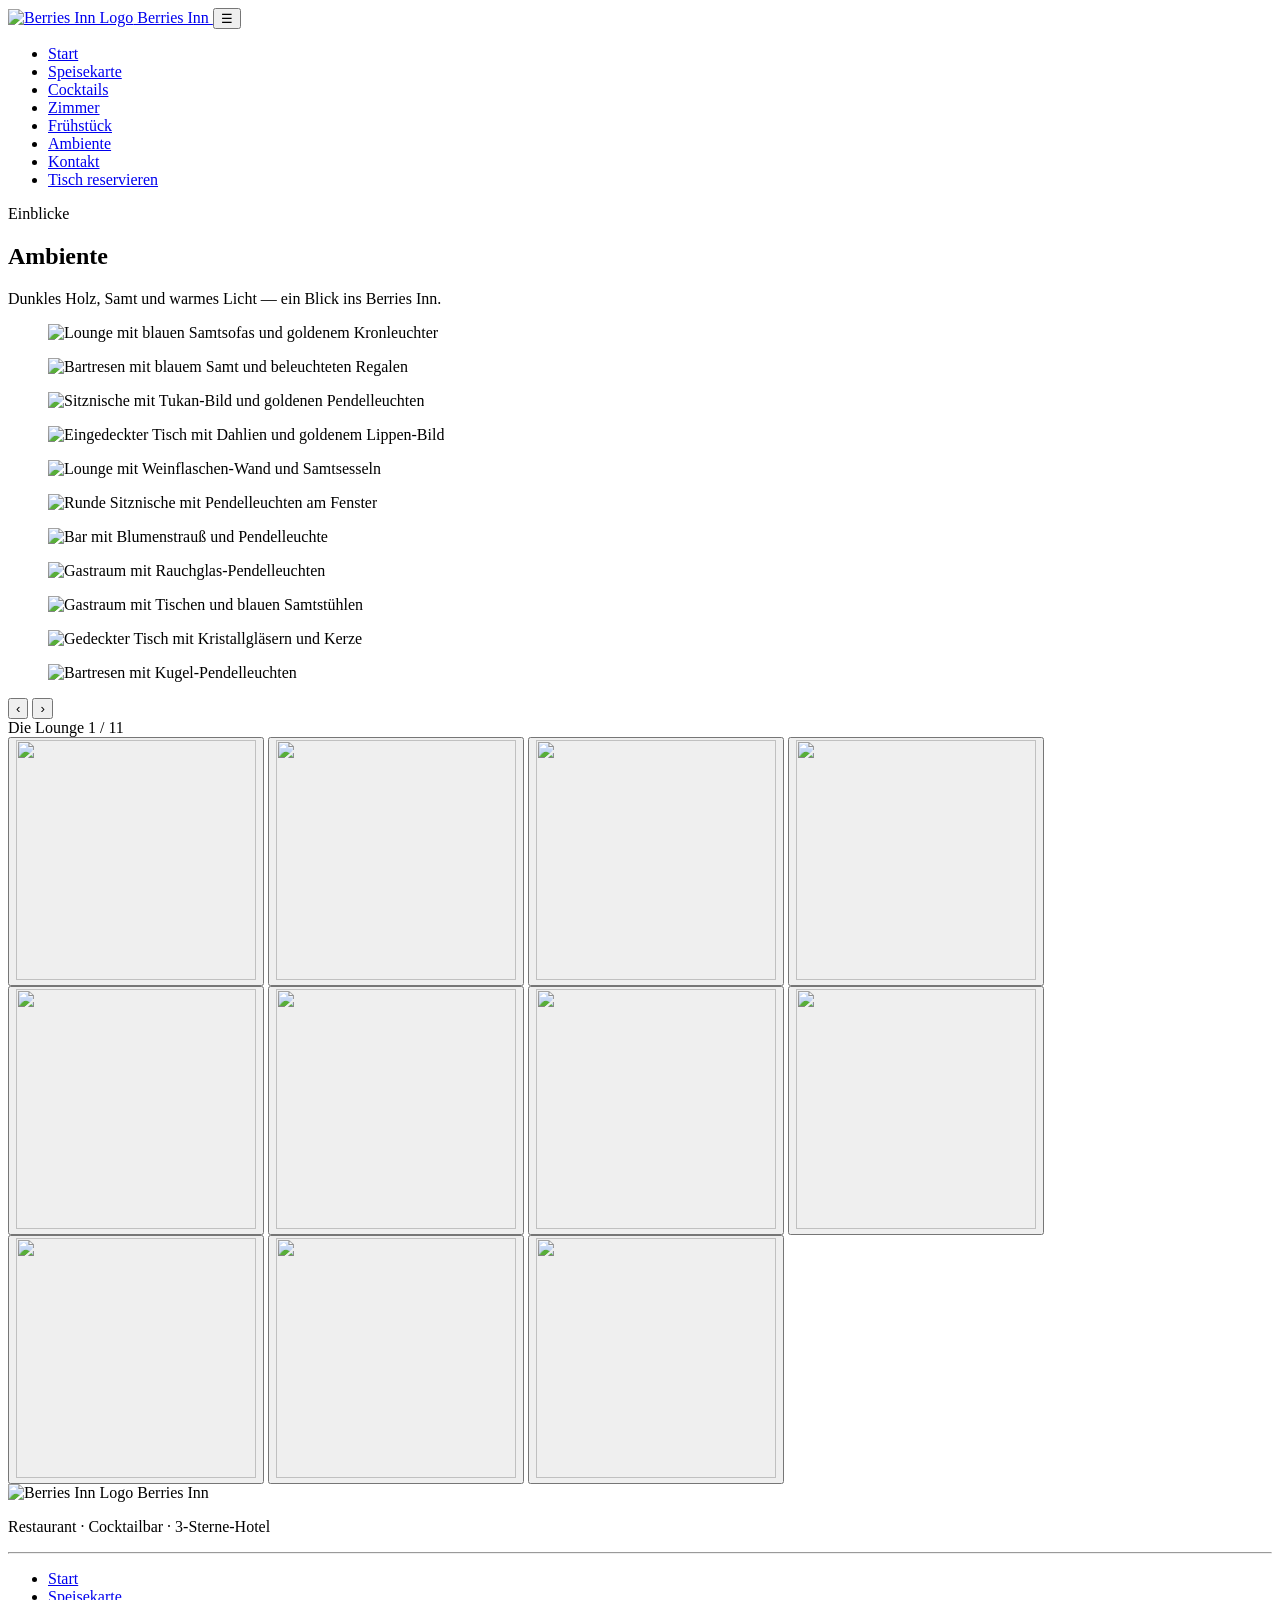
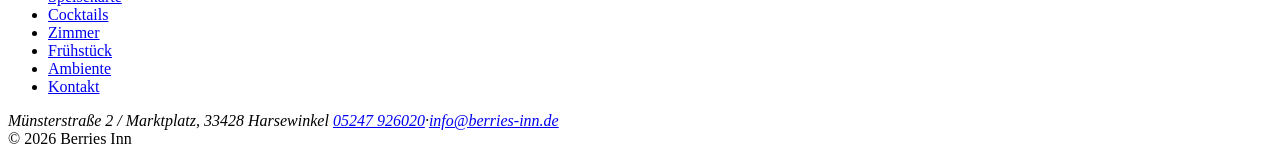
==== ambiente.html @ bf156d4f "Add files via upload" ====
<!DOCTYPE html>
<html lang="de">
<head>
<meta charset="UTF-8">
<meta name="viewport" content="width=device-width, initial-scale=1.0">
<title>Ambiente — Berries Inn Harsewinkel</title>
<meta name="description" content="Ambiente im Berries Inn in Harsewinkel: Bar, Lounge und Gastraum mit dunklem Holz, Samt und warmem Licht.">
<link rel="icon" href="assets/img/logo.png">
<link rel="stylesheet" href="assets/style.css">
</head>
<body>

<header class="site-header scrolled">
  <nav class="nav">
    <a href="index.html" class="nav-brand">
      <img src="assets/img/logo.png" alt="Berries Inn Logo">
      Berries Inn
    </a>
    <button class="nav-toggle" aria-label="Menü öffnen" aria-expanded="false">&#9776;</button>
    <ul class="nav-links">
      <li><a href="index.html">Start</a></li>
      <li><a href="speisekarte.html">Speisekarte</a></li>
      <li><a href="cocktails.html">Cocktails</a></li>
      <li><a href="zimmer.html">Zimmer</a></li>
      <li><a href="fruehstueck.html">Frühstück</a></li>
      <li><a href="ambiente.html" class="active">Ambiente</a></li>
      <li><a href="kontakt.html">Kontakt</a></li>
      <li><a href="mailto:info@berries-inn.de?subject=Tischreservierung%20Berries%20Inn&amp;body=Guten%20Tag%2C%0A%0Aich%20m%C3%B6chte%20gerne%20einen%20Tisch%20reservieren%3A%0A%0ADatum%3A%20%0AUhrzeit%3A%20%0APersonenanzahl%3A%20%0A%0AMit%20freundlichen%20Gr%C3%BC%C3%9Fen" class="nav-cta">Tisch reservieren</a></li>
    </ul>
  </nav>
</header>

<main>
  <section class="menu-page-hero">
    <div class="wrap">
      <span class="eyebrow">Einblicke</span>
      <h1>Ambiente</h1>
      <p>Dunkles Holz, Samt und warmes Licht — ein Blick ins Berries Inn.</p>
    </div>
  </section>

  <section class="section-tight">
    <div class="wrap">
      <div class="stage-wrap" role="region" aria-roledescription="Bildergalerie" aria-label="Ambiente im Berries Inn">
        <div class="stage">
        <figure class="stage-slide active" data-title="Die Lounge">
          <div class="stage-bg" style="background-image:url('assets/img/thumbs/sq-lounge-sofa.jpg');"></div>
          <img src="assets/img/lounge-sofa.jpg" alt="Lounge mit blauen Samtsofas und goldenem Kronleuchter">
        </figure>
        <figure class="stage-slide" data-title="Die Bar">
          <div class="stage-bg" style="background-image:url('assets/img/thumbs/sq-bar-front.jpg');"></div>
          <img data-src="assets/img/bar-front.jpg" alt="Bartresen mit blauem Samt und beleuchteten Regalen">
        </figure>
        <figure class="stage-slide" data-title="Sitznische">
          <div class="stage-bg" style="background-image:url('assets/img/thumbs/sq-nook-toucan.jpg');"></div>
          <img data-src="assets/img/nook-toucan.jpg" alt="Sitznische mit Tukan-Bild und goldenen Pendelleuchten">
        </figure>
        <figure class="stage-slide" data-title="Gedeckte Tische">
          <div class="stage-bg" style="background-image:url('assets/img/thumbs/sq-table-setting-1.jpg');"></div>
          <img data-src="assets/img/table-setting-1.jpg" alt="Eingedeckter Tisch mit Dahlien und goldenem Lippen-Bild">
        </figure>
        <figure class="stage-slide" data-title="Lounge mit Weinwand">
          <div class="stage-bg" style="background-image:url('assets/img/thumbs/sq-lounge-wine.jpg');"></div>
          <img data-src="assets/img/lounge-wine.jpg" alt="Lounge mit Weinflaschen-Wand und Samtsesseln">
        </figure>
        <figure class="stage-slide" data-title="Runde Sitznische">
          <div class="stage-bg" style="background-image:url('assets/img/thumbs/sq-round-booth.jpg');"></div>
          <img data-src="assets/img/round-booth.jpg" alt="Runde Sitznische mit Pendelleuchten am Fenster">
        </figure>
        <figure class="stage-slide" data-title="Details an der Bar">
          <div class="stage-bg" style="background-image:url('assets/img/thumbs/sq-bar-flowers.jpg');"></div>
          <img data-src="assets/img/bar-flowers.jpg" alt="Bar mit Blumenstrauß und Pendelleuchte">
        </figure>
        <figure class="stage-slide" data-title="Warmes Licht">
          <div class="stage-bg" style="background-image:url('assets/img/thumbs/sq-pendants-smoke.jpg');"></div>
          <img data-src="assets/img/pendants-smoke.jpg" alt="Gastraum mit Rauchglas-Pendelleuchten">
        </figure>
        <figure class="stage-slide" data-title="Der Gastraum">
          <div class="stage-bg" style="background-image:url('assets/img/thumbs/sq-dining-room.jpg');"></div>
          <img data-src="assets/img/dining-room.jpg" alt="Gastraum mit Tischen und blauen Samtstühlen">
        </figure>
        <figure class="stage-slide" data-title="Eingedeckt für Sie">
          <div class="stage-bg" style="background-image:url('assets/img/thumbs/sq-table-setting-2.jpg');"></div>
          <img data-src="assets/img/table-setting-2.jpg" alt="Gedeckter Tisch mit Kristallgläsern und Kerze">
        </figure>
        <figure class="stage-slide" data-title="Am Tresen">
          <div class="stage-bg" style="background-image:url('assets/img/thumbs/sq-bar-side.jpg');"></div>
          <img data-src="assets/img/bar-side.jpg" alt="Bartresen mit Kugel-Pendelleuchten">
        </figure>
          <button type="button" class="stage-arrow prev" aria-label="Vorheriges Bild">&#8249;</button>
          <button type="button" class="stage-arrow next" aria-label="Nächstes Bild">&#8250;</button>
        </div>
        <div class="stage-caption" aria-live="polite">
          <span class="stage-title">Die Lounge</span>
          <span class="stage-count">1 / 11</span>
        </div>
        <div class="filmstrip">
      <button type="button" class="film-thumb active" aria-label="Bild 1: Die Lounge"><img src="assets/img/thumbs/sq-lounge-sofa.jpg" width="240" height="240" alt="" loading="lazy"></button>
      <button type="button" class="film-thumb" aria-label="Bild 2: Die Bar"><img src="assets/img/thumbs/sq-bar-front.jpg" width="240" height="240" alt="" loading="lazy"></button>
      <button type="button" class="film-thumb" aria-label="Bild 3: Sitznische"><img src="assets/img/thumbs/sq-nook-toucan.jpg" width="240" height="240" alt="" loading="lazy"></button>
      <button type="button" class="film-thumb" aria-label="Bild 4: Gedeckte Tische"><img src="assets/img/thumbs/sq-table-setting-1.jpg" width="240" height="240" alt="" loading="lazy"></button>
      <button type="button" class="film-thumb" aria-label="Bild 5: Lounge mit Weinwand"><img src="assets/img/thumbs/sq-lounge-wine.jpg" width="240" height="240" alt="" loading="lazy"></button>
      <button type="button" class="film-thumb" aria-label="Bild 6: Runde Sitznische"><img src="assets/img/thumbs/sq-round-booth.jpg" width="240" height="240" alt="" loading="lazy"></button>
      <button type="button" class="film-thumb" aria-label="Bild 7: Details an der Bar"><img src="assets/img/thumbs/sq-bar-flowers.jpg" width="240" height="240" alt="" loading="lazy"></button>
      <button type="button" class="film-thumb" aria-label="Bild 8: Warmes Licht"><img src="assets/img/thumbs/sq-pendants-smoke.jpg" width="240" height="240" alt="" loading="lazy"></button>
      <button type="button" class="film-thumb" aria-label="Bild 9: Der Gastraum"><img src="assets/img/thumbs/sq-dining-room.jpg" width="240" height="240" alt="" loading="lazy"></button>
      <button type="button" class="film-thumb" aria-label="Bild 10: Eingedeckt für Sie"><img src="assets/img/thumbs/sq-table-setting-2.jpg" width="240" height="240" alt="" loading="lazy"></button>
      <button type="button" class="film-thumb" aria-label="Bild 11: Am Tresen"><img src="assets/img/thumbs/sq-bar-side.jpg" width="240" height="240" alt="" loading="lazy"></button>
        </div>
      </div>
    </div>
  </section>
</main>

<footer class="site-footer">
  <div class="wrap">
    <div class="footer-brand">
      <img src="assets/img/logo.png" alt="Berries Inn Logo">
      <span class="name">Berries Inn</span>
    </div>
    <p class="footer-tagline"><span>Restaurant</span> &middot; <span>Cocktailbar</span> &middot; <span>3-Sterne-Hotel</span></p>
    <hr class="footer-rule">
    <ul class="footer-nav">
      <li><a href="index.html">Start</a></li>
      <li><a href="speisekarte.html">Speisekarte</a></li>
      <li><a href="cocktails.html">Cocktails</a></li>
      <li><a href="zimmer.html">Zimmer</a></li>
      <li><a href="fruehstueck.html">Frühstück</a></li>
      <li><a href="ambiente.html">Ambiente</a></li>
      <li><a href="kontakt.html">Kontakt</a></li>
    </ul>
    <address class="footer-contact">
      <span class="line">Münsterstraße 2 / Marktplatz, 33428 Harsewinkel</span>
      <span class="line contact-links"><a href="tel:+495247926020">05247 926020</a><span class="sep">&middot;</span><a href="mailto:info@berries-inn.de">info@berries-inn.de</a></span>
    </address>
    <div class="footer-bottom">&copy; 2026 Berries Inn</div>
  </div>
</footer>

<script src="assets/script.js"></script>
</body>
</html>
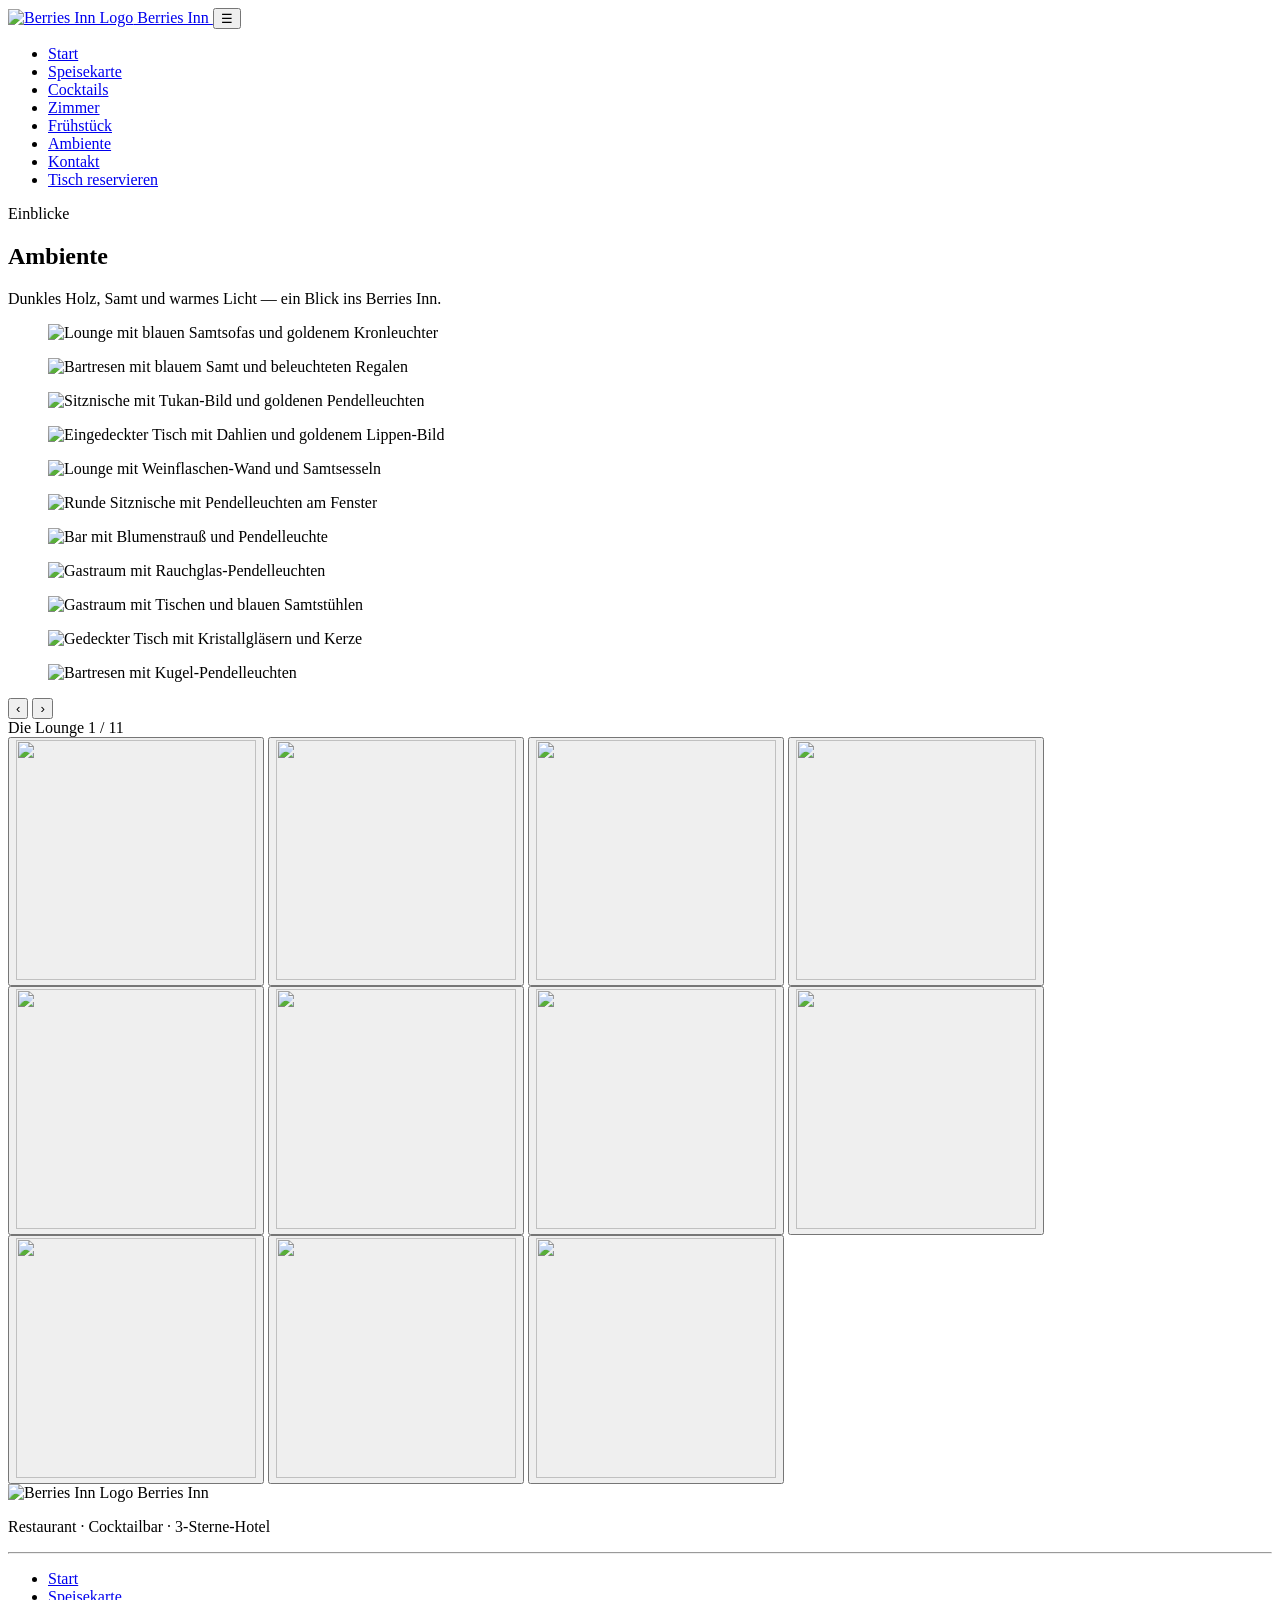
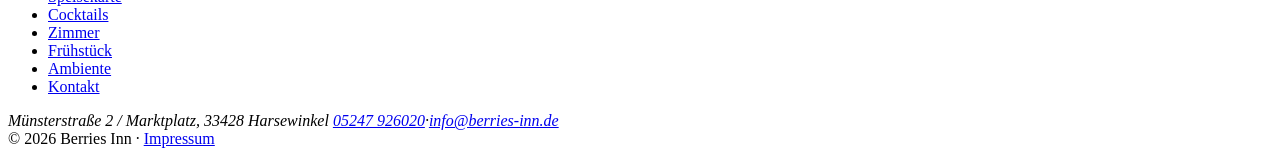
==== commit d9d84c69: "Add files via upload" ====
--- a/ambiente.html
+++ b/ambiente.html
@@ -133,7 +133,7 @@
       <span class="line">Münsterstraße 2 / Marktplatz, 33428 Harsewinkel</span>
       <span class="line contact-links"><a href="tel:+495247926020">05247 926020</a><span class="sep">&middot;</span><a href="mailto:info@berries-inn.de">info@berries-inn.de</a></span>
     </address>
-    <div class="footer-bottom">&copy; 2026 Berries Inn</div>
+    <div class="footer-bottom">&copy; 2026 Berries Inn <span class="sep">&middot;</span> <a href="impressum.html">Impressum</a></div>
   </div>
 </footer>
 
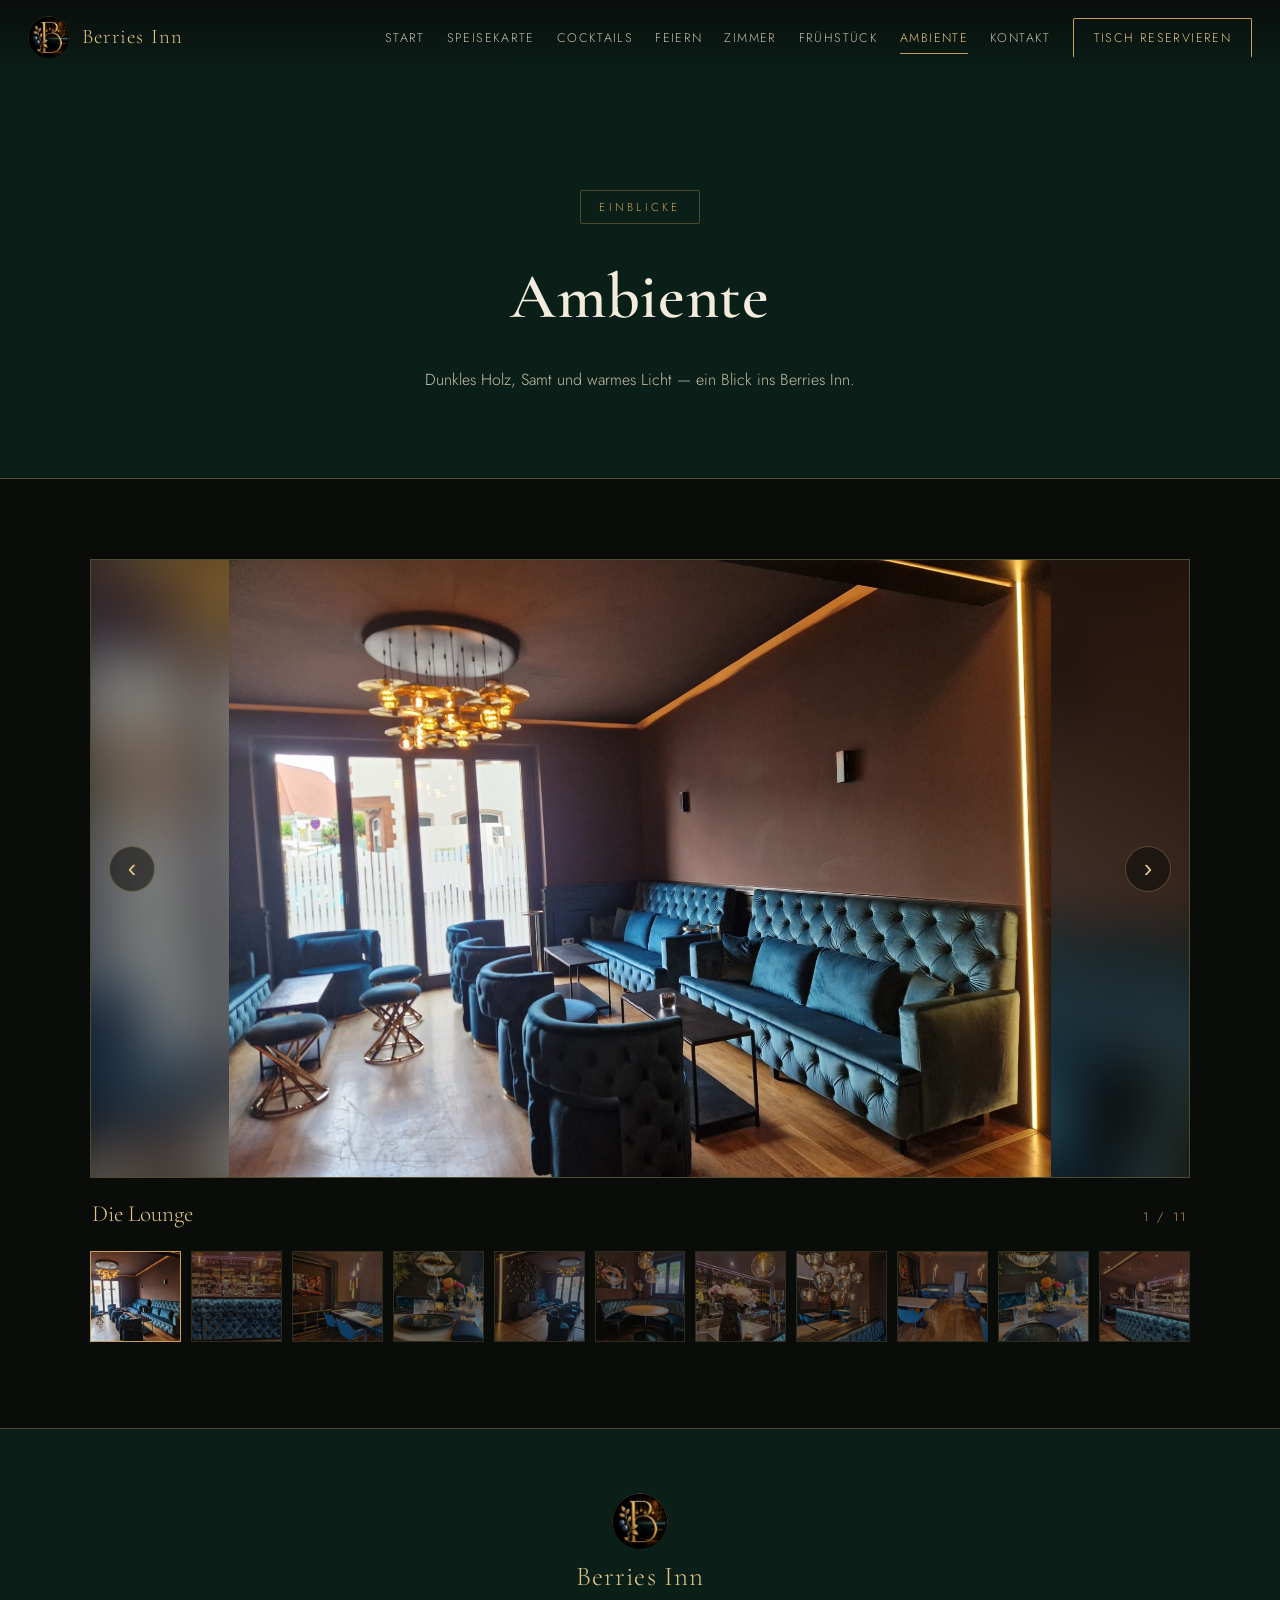
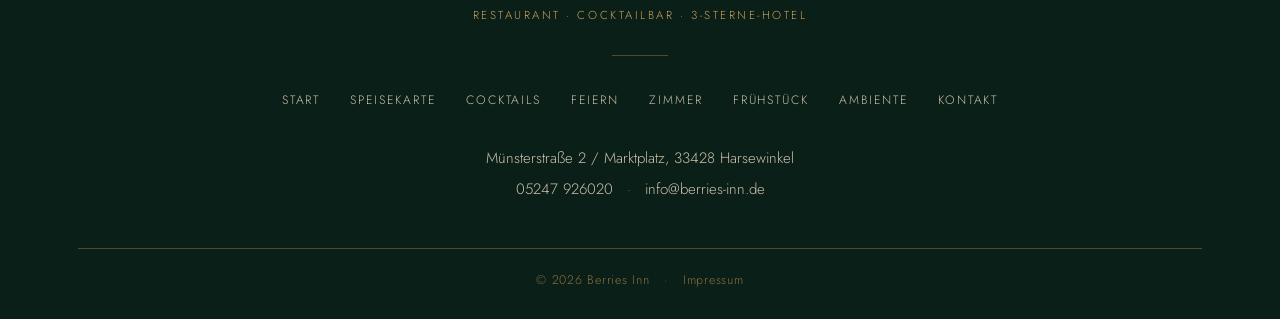
==== commit af02193a: "Add files via upload" ====
--- a/ambiente.html
+++ b/ambiente.html
@@ -21,6 +21,7 @@
       <li><a href="index.html">Start</a></li>
       <li><a href="speisekarte.html">Speisekarte</a></li>
       <li><a href="cocktails.html">Cocktails</a></li>
+      <li><a href="feiern.html">Feiern</a></li>
       <li><a href="zimmer.html">Zimmer</a></li>
       <li><a href="fruehstueck.html">Frühstück</a></li>
       <li><a href="ambiente.html" class="active">Ambiente</a></li>
@@ -124,6 +125,7 @@
       <li><a href="index.html">Start</a></li>
       <li><a href="speisekarte.html">Speisekarte</a></li>
       <li><a href="cocktails.html">Cocktails</a></li>
+      <li><a href="feiern.html">Feiern</a></li>
       <li><a href="zimmer.html">Zimmer</a></li>
       <li><a href="fruehstueck.html">Frühstück</a></li>
       <li><a href="ambiente.html">Ambiente</a></li>
--- a/assets/style.css
+++ b/assets/style.css
@@ -0,0 +1,1172 @@
+/* ===========================================================
+   Berries Inn — Restaurant & Cocktailbar
+   =========================================================== */
+
+@import url('https://fonts.googleapis.com/css2?family=Cormorant+Garamond:ital,wght@0,400;0,500;0,600;0,700;1,500&family=Jost:wght@300;400;500;600&display=swap');
+
+:root{
+  --black:        #0a0c0a;
+  --forest:       #0f2b21;
+  --forest-deep:  #0a1f18;
+  --forest-line:  #1e4a37;
+  --gold:         #c9a05b;
+  --gold-light:   #e3c384;
+  --gold-dim:     #8a6f3f;
+  --cream:        #f3ecdd;
+  --cream-dim:    #cabfa9;
+  --line:         rgba(201,160,91,0.35);
+
+  --font-display: 'Cormorant Garamond', serif;
+  --font-body:    'Jost', sans-serif;
+
+  --max-w: 1180px;
+}
+
+*, *::before, *::after{ box-sizing: border-box; }
+
+html{ scroll-behavior: smooth; }
+
+body{
+  margin: 0;
+  background: var(--black);
+  color: var(--cream);
+  font-family: var(--font-body);
+  font-weight: 300;
+  line-height: 1.6;
+  -webkit-font-smoothing: antialiased;
+}
+
+img{ max-width: 100%; display: block; }
+
+a{ color: inherit; text-decoration: none; }
+
+@media (prefers-reduced-motion: reduce){
+  html{ scroll-behavior: auto; }
+  *{ animation-duration: 0.001ms !important; transition-duration: 0.001ms !important; }
+}
+
+:focus-visible{
+  outline: 2px solid var(--gold-light);
+  outline-offset: 3px;
+}
+
+.wrap{
+  max-width: var(--max-w);
+  margin: 0 auto;
+  padding: 0 28px;
+}
+
+h1,h2,h3,h4{
+  font-family: var(--font-display);
+  font-weight: 600;
+  margin: 0;
+  color: var(--cream);
+  letter-spacing: 0.01em;
+}
+
+.eyebrow{
+  display: inline-block;
+  font-family: var(--font-body);
+  font-size: 0.72rem;
+  letter-spacing: 0.28em;
+  text-transform: uppercase;
+  color: var(--gold);
+  border: 1px solid var(--line);
+  padding: 7px 18px;
+  border-radius: 2px;
+}
+
+/* Section boxed-label — echoes the printed menu's section headers */
+.menu-box{
+  border: 1px solid var(--line);
+  text-align: center;
+  padding: 9px 10px;
+  margin: 0 auto 30px;
+  max-width: 420px;
+}
+.menu-box span{
+  font-family: var(--font-display);
+  font-size: 1.15rem;
+  letter-spacing: 0.12em;
+  text-transform: uppercase;
+  color: var(--gold-light);
+}
+
+/* ---------- Header / Nav ---------- */
+.site-header{
+  position: fixed;
+  top: 0; left: 0; right: 0;
+  z-index: 100;
+  background: linear-gradient(to bottom, rgba(10,12,10,0.92), rgba(10,12,10,0));
+  transition: background 0.4s ease, box-shadow 0.4s ease;
+}
+.site-header.scrolled{
+  background: rgba(9,11,9,0.94);
+  backdrop-filter: blur(6px);
+  box-shadow: 0 1px 0 var(--line);
+}
+.nav{
+  display: flex;
+  align-items: center;
+  justify-content: space-between;
+  padding: 16px 28px;
+  max-width: 1360px;
+  margin: 0 auto;
+  gap: 24px;
+}
+.nav-brand{
+  display: flex;
+  align-items: center;
+  gap: 12px;
+  font-family: var(--font-display);
+  font-size: 1.3rem;
+  letter-spacing: 0.06em;
+  color: var(--gold-light);
+  white-space: nowrap;
+}
+.nav-brand img{ height: 42px; width: 42px; border-radius: 50%; }
+.nav-links{
+  display: flex;
+  align-items: center;
+  gap: 22px;
+  list-style: none;
+  margin: 0; padding: 0;
+}
+.nav-links a{
+  white-space: nowrap;
+  font-size: 0.78rem;
+  letter-spacing: 0.11em;
+  text-transform: uppercase;
+  color: var(--cream-dim);
+  padding: 6px 0;
+  border-bottom: 1px solid transparent;
+  transition: color 0.25s ease, border-color 0.25s ease;
+}
+.nav-links a:hover, .nav-links a.active{
+  color: var(--gold-light);
+  border-color: var(--gold);
+}
+.nav-cta{
+  border: 1px solid var(--gold);
+  color: var(--gold-light) !important;
+  padding: 10px 20px !important;
+  border-radius: 2px;
+}
+.nav-cta:hover{
+  background: var(--gold);
+  color: var(--black) !important;
+}
+.nav-toggle{
+  display: none;
+  background: none;
+  border: 1px solid var(--line);
+  color: var(--gold-light);
+  width: 42px; height: 42px;
+  border-radius: 2px;
+  cursor: pointer;
+  font-size: 1.3rem;
+}
+
+@media (max-width: 1220px){
+  .nav-toggle{ display: block; }
+  .nav-links{
+    position: fixed;
+    top: 73px; left: 0; right: 0;
+    flex-direction: column;
+    align-items: flex-start;
+    gap: 0;
+    background: rgba(9,11,9,0.98);
+    border-top: 1px solid var(--line);
+    border-bottom: 1px solid var(--line);
+    max-height: 0;
+    overflow: hidden;
+    transition: max-height 0.35s ease;
+  }
+  .nav-links.open{ max-height: 680px; }
+  .nav-links li{ width: 100%; }
+  .nav-links a{
+    display: block;
+    padding: 16px 28px;
+    width: 100%;
+    border-bottom: 1px solid rgba(201,160,91,0.12);
+  }
+  .nav-cta{ margin: 14px 28px; display: inline-block; }
+}
+
+/* ---------- Wave divider (signature motif, echoes menu cover art) ---------- */
+.wave-divider{
+  width: 100%;
+  height: 64px;
+  display: block;
+}
+.wave-divider path{
+  fill: none;
+  stroke: var(--gold-dim);
+  stroke-width: 1;
+  opacity: 0.55;
+}
+
+/* ---------- Hero ---------- */
+.hero{
+  position: relative;
+  min-height: 100svh;
+  display: flex;
+  align-items: center;
+  justify-content: center;
+  text-align: center;
+  overflow: hidden;
+}
+.hero-bg{
+  position: absolute; inset: 0;
+}
+.hero-slide{
+  position: absolute; inset: 0;
+  background-size: cover;
+  background-position: center 30%;
+  opacity: 0;
+  transition: opacity 2s ease;
+}
+.hero-slide.active{ opacity: 1; }
+.hero-bg-overlay{
+  position: absolute; inset: 0;
+  background:
+    radial-gradient(ellipse at 50% 52%, rgba(8,10,8,0.55) 0%, rgba(8,10,8,0.25) 45%, rgba(8,10,8,0) 75%),
+    linear-gradient(to bottom, rgba(8,10,8,0.45) 0%, rgba(8,10,8,0.18) 38%, rgba(8,10,8,0.30) 70%, rgba(8,10,8,0.92) 100%);
+}
+.hero-content{
+  position: relative;
+  z-index: 2;
+  padding: 0 24px;
+  max-width: 900px;
+}
+.hero-logo{
+  width: 108px; height: 108px;
+  border-radius: 50%;
+  margin: 0 auto 28px;
+  border: 1px solid var(--line);
+  animation: fadeUp 1s ease both;
+}
+.hero h1{
+  text-shadow: 0 2px 22px rgba(0,0,0,0.55);
+  font-size: clamp(2.6rem, 7vw, 5rem);
+  color: var(--cream);
+  animation: fadeUp 1s ease 0.15s both;
+  line-height: 1.05;
+}
+.hero h1 em{
+  font-style: italic;
+  color: var(--gold-light);
+}
+.hero-sub{
+  font-family: var(--font-body);
+  font-weight: 300;
+  letter-spacing: 0.18em;
+  text-transform: uppercase;
+  font-size: 0.85rem;
+  color: var(--gold);
+  margin-top: 18px;
+  animation: fadeUp 1s ease 0.3s both;
+}
+@media (max-width: 560px){
+  .hero-sub{
+    font-size: 0.72rem;
+    letter-spacing: 0.1em;
+    padding: 0 10px;
+  }
+}
+.hero-actions{
+  margin-top: 42px;
+  display: flex;
+  gap: 18px;
+  justify-content: center;
+  flex-wrap: wrap;
+  animation: fadeUp 1s ease 0.45s both;
+}
+
+@keyframes fadeUp{
+  from{ opacity: 0; transform: translateY(18px); }
+  to{ opacity: 1; transform: translateY(0); }
+}
+
+/* ---------- Buttons ---------- */
+.btn{
+  display: inline-flex;
+  align-items: center;
+  gap: 10px;
+  font-family: var(--font-body);
+  font-size: 0.82rem;
+  letter-spacing: 0.16em;
+  text-transform: uppercase;
+  padding: 15px 32px;
+  border-radius: 2px;
+  border: 1px solid var(--gold);
+  cursor: pointer;
+  transition: all 0.3s ease;
+}
+.btn-solid{
+  background: var(--gold);
+  color: var(--black);
+}
+.btn-solid:hover{
+  background: var(--gold-light);
+  border-color: var(--gold-light);
+}
+.btn-ghost{
+  background: transparent;
+  color: var(--gold-light);
+}
+.btn-ghost:hover{
+  background: rgba(201,160,91,0.12);
+}
+
+.btn-fallback-note{
+  display: block;
+  width: 100%;
+  margin-top: 16px;
+  font-size: 0.8rem;
+  letter-spacing: 0.02em;
+  color: var(--cream-dim);
+}
+.btn-fallback-note a{
+  color: var(--gold-light);
+  border-bottom: 1px solid var(--line);
+}
+.btn-fallback-note a:hover{ border-color: var(--gold); }
+
+/* ---------- Sections ---------- */
+section{ position: relative; }
+.section{ padding: 110px 0; }
+.section-tight{ padding: 80px 0; }
+.center{ text-align: center; }
+
+.section-head{
+  text-align: center;
+  max-width: 640px;
+  margin: 0 auto 60px;
+}
+.section-head .eyebrow{ margin-bottom: 22px; }
+.section-head h2{
+  font-size: clamp(2rem, 4.5vw, 3rem);
+  margin-top: 18px;
+}
+.section-head p{
+  color: var(--cream-dim);
+  margin-top: 18px;
+  font-size: 1.02rem;
+}
+
+/* ---------- Intro / About ---------- */
+.about{
+  display: grid;
+  grid-template-columns: 1.05fr 0.95fr;
+  gap: 70px;
+  align-items: center;
+}
+.about-img{
+  position: relative;
+  border: 1px solid var(--line);
+  padding: 14px;
+}
+.about-img img{ width: 100%; height: 560px; object-fit: cover; }
+.about-text .eyebrow{ margin-bottom: 24px; }
+.about-text h2{
+  font-size: clamp(2rem, 4vw, 2.7rem);
+  margin-top: 16px;
+  margin-bottom: 24px;
+}
+.about-text p{
+  color: var(--cream-dim);
+  margin-bottom: 18px;
+}
+.about-facts{
+  display: flex;
+  gap: 34px;
+  margin-top: 36px;
+  padding-top: 30px;
+  border-top: 1px solid var(--line);
+}
+.about-facts div strong{
+  display: block;
+  font-family: var(--font-display);
+  font-size: 1.5rem;
+  color: var(--gold-light);
+}
+.about-facts div span{
+  font-size: 0.78rem;
+  letter-spacing: 0.08em;
+  color: var(--cream-dim);
+  text-transform: uppercase;
+}
+
+@media (max-width: 900px){
+  .about{ grid-template-columns: 1fr; gap: 40px; }
+  .about-img img{ height: 380px; }
+}
+
+/* ---------- Highlights / Feature cards ---------- */
+.highlights{
+  display: grid;
+  grid-template-columns: repeat(3, 1fr);
+  gap: 1px;
+  background: var(--line);
+  border: 1px solid var(--line);
+}
+.highlight{
+  background: var(--black);
+  padding: 46px 36px;
+  text-align: center;
+}
+.highlight .num{
+  font-family: var(--font-display);
+  font-style: italic;
+  color: var(--gold-dim);
+  font-size: 1.1rem;
+  margin-bottom: 18px;
+  display: block;
+}
+.highlight h3{
+  font-size: 1.4rem;
+  margin-bottom: 12px;
+  color: var(--gold-light);
+}
+.highlight p{
+  color: var(--cream-dim);
+  font-size: 0.94rem;
+}
+@media (max-width: 760px){
+  .highlights{ grid-template-columns: 1fr; }
+}
+
+/* ---------- Menu preview cards (home) ---------- */
+.menu-preview{
+  display: grid;
+  grid-template-columns: 1fr 1fr;
+  gap: 34px;
+}
+.mp-card{
+  border: 1px solid var(--line);
+  padding: 48px 40px;
+  position: relative;
+}
+.mp-card.dark{ background: var(--forest-deep); }
+.mp-card h3{
+  font-size: 1.9rem;
+  color: var(--gold-light);
+  margin-bottom: 14px;
+}
+.mp-card p{ color: var(--cream-dim); margin-bottom: 28px; }
+
+@media (max-width: 760px){
+  .menu-preview{ grid-template-columns: 1fr; }
+}
+
+/* ---------- Menu page (Speisekarte / Cocktails) ---------- */
+.menu-page-hero{
+  padding: 190px 0 70px;
+  text-align: center;
+  background: var(--forest-deep);
+  border-bottom: 1px solid var(--line);
+}
+.menu-page-hero .eyebrow{ margin-bottom: 22px; }
+.menu-page-hero h1{ font-size: clamp(2.6rem, 6vw, 4rem); }
+.menu-page-hero p{ color: var(--cream-dim); margin-top: 18px; max-width: 560px; margin-inline: auto; }
+
+.menu-nav{
+  display: flex;
+  justify-content: center;
+  gap: 10px;
+  flex-wrap: wrap;
+  padding: 26px 28px;
+  border-bottom: 1px solid var(--line);
+  position: sticky;
+  top: 73px;
+  background: rgba(10,12,10,0.96);
+  z-index: 40;
+  backdrop-filter: blur(6px);
+}
+.menu-nav a{
+  font-size: 0.76rem;
+  letter-spacing: 0.12em;
+  text-transform: uppercase;
+  color: var(--cream-dim);
+  border: 1px solid var(--line);
+  padding: 9px 18px;
+  border-radius: 2px;
+  transition: all 0.25s ease;
+}
+.menu-nav a:hover{ color: var(--gold-light); border-color: var(--gold); }
+
+.menu-group{
+  padding: 70px 0 10px;
+  max-width: 820px;
+  margin: 0 auto;
+}
+.menu-group h2{
+  text-align: center;
+  font-size: clamp(1.8rem, 4vw, 2.4rem);
+  margin-bottom: 40px;
+  color: var(--gold-light);
+}
+.menu-sub{
+  margin-bottom: 46px;
+}
+.menu-sub .menu-box{ margin-bottom: 28px; }
+
+.menu-item{
+  display: flex;
+  justify-content: space-between;
+  align-items: baseline;
+  gap: 14px;
+  padding: 15px 0;
+  border-bottom: 1px dotted rgba(201,160,91,0.25);
+}
+.menu-item:last-child{ border-bottom: none; }
+.menu-item-name{
+  font-family: var(--font-display);
+  font-size: 1.18rem;
+  color: var(--cream);
+}
+.menu-item-name small{
+  font-family: var(--font-body);
+  font-size: 0.72rem;
+  color: var(--gold);
+  margin-left: 6px;
+  letter-spacing: 0.04em;
+}
+.menu-item-price{
+  font-family: var(--font-display);
+  font-weight: 600;
+  color: var(--gold-light);
+  white-space: nowrap;
+  font-size: 1.05rem;
+}
+.menu-item-desc{
+  flex-basis: 100%;
+  color: var(--cream-dim);
+  font-size: 0.88rem;
+  margin-top: -6px;
+}
+.menu-item-row{
+  display: flex;
+  flex-direction: column;
+  padding: 15px 0;
+  border-bottom: 1px dotted rgba(201,160,91,0.25);
+}
+.menu-item-row:last-child{ border-bottom: none; }
+.menu-item-row .menu-item-top{
+  display: flex;
+  justify-content: space-between;
+  align-items: baseline;
+  gap: 14px;
+}
+
+.menu-note{
+  border: 1px solid var(--line);
+  padding: 26px 30px;
+  text-align: center;
+  margin-top: 10px;
+  color: var(--cream-dim);
+  font-size: 0.95rem;
+}
+.menu-note strong{ color: var(--gold-light); display: block; margin-bottom: 6px; font-family: var(--font-display); font-size: 1.2rem; }
+
+/* Cocktail cards with photos (cocktails page) */
+.cocktail-grid{
+  display: grid;
+  grid-template-columns: repeat(2, 1fr);
+  gap: 24px;
+  max-width: 980px;
+  margin: 0 auto 20px;
+}
+.cocktail-card{
+  border: 1px solid var(--line);
+  padding: 26px 28px;
+}
+.cocktail-card h4{
+  font-size: 1.3rem;
+  color: var(--gold-light);
+  display: flex;
+  justify-content: space-between;
+  align-items: baseline;
+  gap: 10px;
+}
+.cocktail-card h4 span{ font-size: 1rem; }
+.cocktail-card p{
+  color: var(--cream-dim);
+  font-size: 0.88rem;
+  margin-top: 8px;
+}
+@media (max-width: 700px){
+  .cocktail-grid{ grid-template-columns: 1fr; }
+}
+
+/* ---------- Reservation / CTA band ---------- */
+.cta-band{
+  background: var(--forest);
+  border-top: 1px solid var(--line);
+  border-bottom: 1px solid var(--line);
+  padding: 90px 0;
+  text-align: center;
+  position: relative;
+}
+.cta-band h2{
+  font-size: clamp(2rem, 4.5vw, 2.8rem);
+  margin-top: 18px;
+}
+.cta-band p{
+  color: var(--cream-dim);
+  max-width: 520px;
+  margin: 18px auto 36px;
+}
+
+/* ---------- Kontakt page ---------- */
+.contact-grid{
+  display: grid;
+  grid-template-columns: 1fr 1fr;
+  gap: 60px;
+  align-items: start;
+}
+.contact-block{
+  border: 1px solid var(--line);
+  padding: 40px;
+}
+.contact-block h3{
+  color: var(--gold-light);
+  font-size: 1.5rem;
+  margin-bottom: 22px;
+}
+.contact-row{
+  display: flex;
+  gap: 16px;
+  margin-bottom: 20px;
+  color: var(--cream-dim);
+  font-size: 0.96rem;
+}
+.contact-row strong{
+  color: var(--cream);
+  display: block;
+  font-weight: 500;
+  margin-bottom: 3px;
+}
+.contact-row .icon{
+  color: var(--gold);
+  font-size: 1.1rem;
+  flex-shrink: 0;
+  width: 22px;
+}
+.hours-table{
+  width: 100%;
+  border-collapse: collapse;
+  margin-top: 4px;
+}
+.hours-table td{
+  padding: 9px 0;
+  border-bottom: 1px dotted rgba(201,160,91,0.25);
+  font-size: 0.94rem;
+  color: var(--cream-dim);
+}
+.hours-table td:last-child{
+  text-align: right;
+  color: var(--cream);
+}
+.hours-table tr:last-child td{ border-bottom: none; }
+
+.map-frame{
+  border: 1px solid var(--line);
+  height: 100%;
+  min-height: 340px;
+  filter: grayscale(0.4) invert(0.92) contrast(0.9);
+}
+.map-frame iframe{ width: 100%; height: 100%; min-height: 340px; border: 0; display: block; }
+
+@media (max-width: 860px){
+  .contact-grid{ grid-template-columns: 1fr; }
+}
+
+/* ---------- Footer (ruhig, zentriert) ---------- */
+.site-footer{
+  background: var(--forest-deep);
+  border-top: 1px solid var(--line);
+  padding: 64px 0 28px;
+  text-align: center;
+}
+.footer-brand{
+  display: flex;
+  flex-direction: column;
+  align-items: center;
+  gap: 14px;
+}
+.footer-brand img{ width: 56px; height: 56px; border-radius: 50%; }
+.footer-brand .name{
+  font-family: var(--font-display);
+  font-size: 1.7rem;
+  line-height: 1;
+  letter-spacing: 0.04em;
+  color: var(--gold-light);
+}
+.footer-tagline{
+  margin: 16px 0 0;
+  font-size: 0.72rem;
+  letter-spacing: 0.22em;
+  text-transform: uppercase;
+  color: var(--gold);
+}
+.footer-rule{
+  width: 56px;
+  height: 1px;
+  border: 0;
+  background: var(--line);
+  margin: 30px auto;
+}
+.footer-nav{
+  display: flex;
+  flex-wrap: wrap;
+  justify-content: center;
+  gap: 12px 30px;
+  list-style: none;
+  margin: 0; padding: 0;
+}
+.footer-nav a{
+  font-size: 0.76rem;
+  letter-spacing: 0.16em;
+  text-transform: uppercase;
+  color: var(--cream-dim);
+  transition: color 0.2s ease;
+}
+.footer-nav a:hover{ color: var(--gold-light); }
+.footer-contact{
+  margin-top: 32px;
+  font-style: normal;
+  font-size: 0.94rem;
+  line-height: 2;
+  color: var(--cream-dim);
+}
+.footer-contact .line{ display: block; }
+.footer-contact a{ color: var(--cream-dim); transition: color 0.2s ease; }
+.footer-contact a:hover{ color: var(--gold-light); }
+.footer-contact .sep{ color: var(--gold-dim); margin: 0 14px; }
+.footer-bottom{
+  margin-top: 44px;
+  padding-top: 22px;
+  border-top: 1px solid var(--line);
+  font-size: 0.78rem;
+  letter-spacing: 0.06em;
+  color: var(--gold-dim);
+}
+@media (max-width: 560px){
+  .footer-nav{ gap: 12px 22px; }
+  .footer-contact .contact-links a{ display: block; }
+  .footer-contact .sep{ display: none; }
+}
+
+/* ---------- Utility ---------- */
+.reveal{
+  animation: fadeUp 0.9s ease both;
+}
+
+
+/* ===========================================================
+   Erweiterung: Hotel, Frühstück, Ambiente
+   =========================================================== */
+
+/* Mehrere Buttons nebeneinander (CTA-Bänder, Kontakt, Zimmerseite) */
+.btn-row{
+  display: flex;
+  gap: 16px;
+  justify-content: center;
+  flex-wrap: wrap;
+}
+.contact-block .btn-row{ justify-content: flex-start; }
+
+/* Hero: drei Buttons dürfen umbrechen */
+.hero-actions .btn{ padding: 15px 26px; }
+
+/* ---------- Zimmer-Seite ---------- */
+.room{
+  max-width: 820px;
+  margin: 0 auto 28px;
+  border: 1px solid var(--line);
+  padding: 44px 44px 40px;
+  scroll-margin-top: 150px;
+}
+.room h3{
+  font-size: clamp(1.7rem, 3.4vw, 2.2rem);
+  color: var(--gold-light);
+  margin-bottom: 18px;
+}
+.room p{
+  color: var(--cream-dim);
+  margin: 0 0 24px;
+}
+.facts{
+  display: flex;
+  flex-wrap: wrap;
+  gap: 10px;
+  margin-bottom: 26px;
+  padding: 0;
+  list-style: none;
+}
+.facts li{
+  border: 1px solid var(--line);
+  padding: 7px 16px;
+  font-size: 0.74rem;
+  letter-spacing: 0.14em;
+  text-transform: uppercase;
+  color: var(--gold);
+  border-radius: 2px;
+}
+.equip{
+  display: grid;
+  grid-template-columns: 1fr 1fr;
+  gap: 8px 36px;
+  margin: 0; padding: 0;
+  list-style: none;
+  color: var(--cream-dim);
+  font-size: 0.94rem;
+}
+.equip li{
+  padding: 8px 0 8px 22px;
+  border-bottom: 1px dotted rgba(201,160,91,0.25);
+  position: relative;
+}
+.equip li::before{
+  content: "";
+  position: absolute;
+  left: 2px; top: 17px;
+  width: 6px; height: 6px;
+  background: var(--gold);
+  transform: rotate(45deg);
+}
+.equip-title{
+  font-family: var(--font-display);
+  font-size: 1.15rem;
+  color: var(--cream);
+  margin: 6px 0 12px;
+}
+.room-note{
+  max-width: 820px;
+  margin: 0 auto 70px;
+  text-align: center;
+  color: var(--cream-dim);
+  font-size: 0.92rem;
+}
+@media (max-width: 700px){
+  .room{ padding: 32px 24px 28px; }
+  .equip{ grid-template-columns: 1fr; }
+}
+
+/* ---------- Frühstück ---------- */
+.breakfast-facts{
+  display: grid;
+  grid-template-columns: repeat(3, 1fr);
+  gap: 1px;
+  background: var(--line);
+  border: 1px solid var(--line);
+  max-width: 900px;
+  margin: 0 auto;
+}
+.breakfast-facts div{
+  background: var(--black);
+  padding: 44px 24px;
+  text-align: center;
+}
+.breakfast-facts .label{
+  display: block;
+  font-size: 0.72rem;
+  letter-spacing: 0.24em;
+  text-transform: uppercase;
+  color: var(--gold);
+  margin-bottom: 14px;
+}
+.breakfast-facts strong{
+  display: block;
+  font-family: var(--font-display);
+  font-size: clamp(1.5rem, 3vw, 2rem);
+  color: var(--gold-light);
+  font-weight: 600;
+  line-height: 1.2;
+}
+.breakfast-intro{
+  max-width: 620px;
+  margin: 0 auto 56px;
+  text-align: center;
+  color: var(--cream-dim);
+  font-size: 1.05rem;
+}
+@media (max-width: 700px){
+  .breakfast-facts{ grid-template-columns: 1fr; }
+  .breakfast-facts div{ padding: 32px 20px; }
+}
+
+/* Hero: Lesbarkeit auch auf hellen/bunten Fotos */
+.hero-sub{ text-shadow: 0 1px 14px rgba(0,0,0,0.9), 0 0 3px rgba(0,0,0,0.6); }
+.hero-actions .btn-ghost{
+  background: rgba(8,10,8,0.5);
+  backdrop-filter: blur(3px);
+  -webkit-backdrop-filter: blur(3px);
+}
+.hero-actions .btn-ghost:hover{ background: rgba(8,10,8,0.7); }
+.hero .btn-fallback-note{ text-shadow: 0 1px 10px rgba(0,0,0,0.9); }
+
+/* Hero: Platz für die feste Menüleiste, Logo wird nie überdeckt */
+.hero{ padding: 96px 0 56px; }
+@media (max-width: 560px){
+  .hero{ padding: 104px 0 48px; }
+  .hero-logo{ width: 84px; height: 84px; margin-bottom: 18px; }
+  .hero-actions{ margin-top: 26px; gap: 12px; }
+  .hero-actions .btn{
+    width: 100%;
+    max-width: 300px;
+    justify-content: center;
+    padding: 14px 18px;
+  }
+}
+
+
+/* ---------- Ambiente: Bühne mit Bilderleiste ---------- */
+.stage-wrap{ max-width: 1100px; margin: 0 auto; }
+.stage{
+  position: relative;
+  aspect-ratio: 16 / 9;
+  border: 1px solid var(--line);
+  overflow: hidden;
+  background: var(--forest-deep);
+}
+.stage-slide{
+  position: absolute;
+  inset: 0;
+  margin: 0;
+  opacity: 0;
+  visibility: hidden;
+  transition: opacity 0.9s ease, visibility 0.9s;
+}
+.stage-slide.active{ opacity: 1; visibility: visible; z-index: 2; }
+.stage-bg{
+  position: absolute;
+  inset: -40px;
+  background-size: cover;
+  background-position: center;
+  filter: blur(28px) brightness(0.55) saturate(1.15);
+}
+.stage-slide img{
+  position: relative;
+  display: block;
+  width: 100%;
+  height: 100%;
+  object-fit: contain;
+}
+.stage-arrow{
+  position: absolute;
+  top: 50%;
+  transform: translateY(-50%);
+  z-index: 5;
+  width: 46px; height: 46px;
+  border-radius: 50%;
+  border: 1px solid var(--line);
+  background: rgba(10,12,10,0.55);
+  color: var(--gold-light);
+  font-size: 1.6rem;
+  line-height: 1;
+  cursor: pointer;
+  display: flex;
+  align-items: center;
+  justify-content: center;
+  transition: background 0.25s ease, border-color 0.25s ease;
+}
+.stage-arrow:hover{ background: rgba(10,12,10,0.88); border-color: var(--gold); }
+.stage-arrow.prev{ left: 18px; }
+.stage-arrow.next{ right: 18px; }
+
+.stage-caption{
+  display: flex;
+  justify-content: space-between;
+  align-items: baseline;
+  gap: 16px;
+  padding: 18px 2px 0;
+}
+.stage-title{
+  font-family: var(--font-display);
+  font-size: 1.45rem;
+  color: var(--gold-light);
+}
+.stage-count{
+  font-size: 0.76rem;
+  letter-spacing: 0.22em;
+  color: var(--gold);
+}
+
+.filmstrip{
+  position: relative;
+  display: flex;
+  gap: 10px;
+  margin-top: 18px;
+  padding-bottom: 6px;
+  overflow-x: auto;
+  scrollbar-width: thin;
+  scrollbar-color: var(--gold-dim) transparent;
+}
+.film-thumb{
+  flex: 1 0 80px;
+  aspect-ratio: 1 / 1;
+  padding: 0;
+  border: 1px solid var(--line);
+  background: var(--forest-deep);
+  cursor: pointer;
+  overflow: hidden;
+  opacity: 0.5;
+  transition: opacity 0.3s ease, border-color 0.3s ease;
+}
+.film-thumb img{ display: block; width: 100%; height: 100%; object-fit: cover; }
+.film-thumb:hover{ opacity: 0.85; }
+.film-thumb.active{ opacity: 1; border-color: var(--gold); }
+
+@media (max-width: 700px){
+  .stage{ aspect-ratio: 4 / 5; }
+  .stage-arrow{ width: 38px; height: 38px; font-size: 1.3rem; }
+  .stage-arrow.prev{ left: 10px; }
+  .stage-arrow.next{ right: 10px; }
+  .film-thumb{ flex: 0 0 64px; }
+  .stage-title{ font-size: 1.2rem; }
+}
+
+/* Zeilenumbruch nur zwischen den Begriffen */
+.hero-sub span, .footer-tagline span{ white-space: nowrap; }
+
+@media (max-width: 560px){
+  .hero-bg-overlay{
+    background:
+      linear-gradient(to bottom, rgba(8,10,8,0.60) 0%, rgba(8,10,8,0.50) 45%, rgba(8,10,8,0.92) 100%);
+  }
+}
+
+
+/* Impressum / Textseiten */
+.legal{ max-width: 720px; margin: 0 auto; }
+.legal h2{
+  font-size: 1.35rem;
+  color: var(--gold-light);
+  margin: 44px 0 14px;
+  padding-top: 8px;
+}
+.legal h2:first-child{ margin-top: 0; }
+.legal p{ color: var(--cream-dim); margin: 0; line-height: 1.85; }
+.legal a{ color: var(--gold-light); border-bottom: 1px solid var(--line); }
+.legal a:hover{ border-color: var(--gold); }
+
+/* Fußzeile: Impressum-Link */
+.footer-bottom .sep{ color: var(--gold-dim); margin: 0 10px; }
+.footer-bottom a{ color: inherit; transition: color 0.2s ease; }
+.footer-bottom a:hover{ color: var(--gold-light); }
+
+/* ===========================================================
+   Feiern
+   =========================================================== */
+.party-grid{
+  display: grid;
+  grid-template-columns: 1.1fr 0.9fr;
+  gap: 64px;
+  align-items: start;
+  max-width: 1100px;
+  margin: 0 auto;
+}
+.party-grid.single{ grid-template-columns: 1fr; max-width: 760px; }
+.party-text h2{
+  font-size: clamp(1.5rem, 3vw, 1.9rem);
+  color: var(--gold-light);
+  margin: 38px 0 14px;
+}
+.party-text h2:first-child{ margin-top: 0; }
+.party-text p{ color: var(--cream-dim); margin: 0 0 16px; }
+.party-text .greeting{
+  font-family: var(--font-display);
+  font-size: 1.4rem;
+  color: var(--cream);
+}
+.party-text .facts{ margin: 24px 0 10px; }
+.party-text a{ color: var(--gold-light); border-bottom: 1px solid var(--line); }
+.party-text a:hover{ border-color: var(--gold); }
+
+.flyer{ margin: 0; position: sticky; top: 110px; }
+.flyer .flyer-img{
+  display: block;
+  border: 1px solid var(--line);
+  padding: 10px;
+  background: var(--forest-deep);
+}
+.flyer img{ display: block; width: 100%; height: auto; }
+.flyer figcaption{
+  margin-top: 14px;
+  font-size: 0.84rem;
+  line-height: 1.8;
+  text-align: center;
+  color: var(--cream-dim);
+}
+.flyer figcaption a{ color: var(--gold-light); border-bottom: 1px solid var(--line); }
+@media (max-width: 900px){
+  .party-grid{ grid-template-columns: 1fr; gap: 44px; }
+  .flyer{ position: static; max-width: 460px; margin: 0 auto; }
+}
+
+.houses{
+  display: grid;
+  grid-template-columns: repeat(3, 1fr);
+  gap: 20px;
+  max-width: 1000px;
+  margin: 0 auto;
+}
+.house{
+  border: 1px solid var(--line);
+  padding: 36px 26px;
+  text-align: center;
+}
+.house.here{ border-color: var(--gold); background: var(--forest-deep); }
+.house h3{ font-size: 1.5rem; color: var(--gold-light); margin-bottom: 8px; }
+.house .sub{
+  display: block;
+  margin-bottom: 12px;
+  font-size: 0.7rem;
+  letter-spacing: 0.18em;
+  text-transform: uppercase;
+  color: var(--gold);
+}
+.house p{ margin: 0; color: var(--cream-dim); }
+.house .tag{
+  display: inline-block;
+  margin-top: 18px;
+  padding: 5px 12px;
+  border: 1px solid var(--line);
+  font-size: 0.66rem;
+  letter-spacing: 0.2em;
+  text-transform: uppercase;
+  color: var(--gold);
+}
+@media (max-width: 760px){ .houses{ grid-template-columns: 1fr; } }
+
+.cta-contact{ margin-top: 24px; color: var(--cream-dim); font-size: 0.98rem; line-height: 1.9; }
+.cta-contact a{ color: var(--gold-light); border-bottom: 1px solid var(--line); }
+.cta-contact a:hover{ border-color: var(--gold); }
+
+/* Hinweisband (Aktion) unten im Hero der Startseite */
+.promo-band{
+  position: absolute;
+  left: 0; right: 0; bottom: 0;
+  z-index: 3;
+  display: block;
+  padding: 15px 24px;
+  text-align: center;
+  background: linear-gradient(90deg, #a77a2e 0%, #d8ae5c 50%, #a77a2e 100%);
+  color: #14110a;
+  font-size: 0.86rem;
+  font-weight: 500;
+  letter-spacing: 0.05em;
+  transition: filter 0.25s ease;
+}
+.promo-band strong{ font-weight: 700; letter-spacing: 0.12em; text-transform: uppercase; margin-right: 8px; }
+.promo-band .arrow{ margin-left: 8px; }
+.promo-band:hover{ filter: brightness(1.1); }
+.hero.has-promo{ padding-bottom: 96px; }
+@media (max-width: 560px){
+  .hero.has-promo{ padding-bottom: 132px; }
+  .promo-band{ font-size: 0.8rem; padding: 12px 16px; line-height: 1.5; }
+  .promo-band strong{ display: block; margin: 0 0 2px; }
+}
